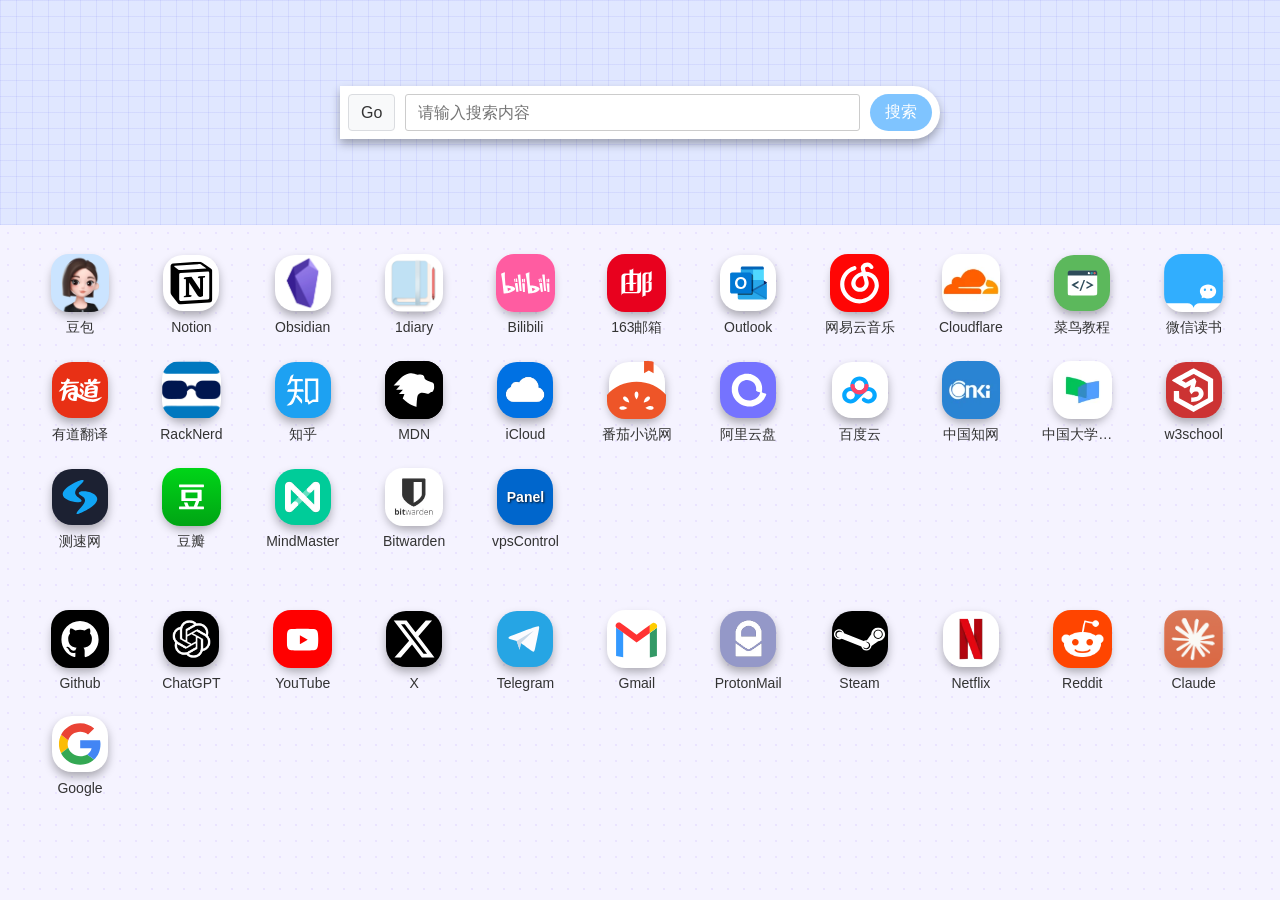
==== index.html @ ad3b25e3 "nav-更新" ====
<!DOCTYPE html>
<html lang="zh-CN">
<head>
  <meta charset="UTF-8">
  <meta name="viewport" content="width=device-width, initial-scale=1.0">
  <title>导航</title>
  <!-- 引入外部CSS样式文件 -->
  <link rel="stylesheet" href="style.css">
  <link rel="icon" href="favicon.ico" type="image/x-icon">
</head>
<body>
  <!-- 导航页核心结构 -->
  <div class="container">
    <div class="top-section">
      <div class="search-bar">
        <button id="googleButton" class="google-button">Go</button>
        <input type="text" id="searchInput" placeholder="请输入搜索内容" autocomplete="off">
        <button id="baidusearchButton" class="baidu-button">搜索</button>
      </div>
    </div>
    <div class="bottom-section">
      <div id="icon-container"></div>
    </div>
  </div>

  <!-- 新增/编辑图标弹窗 -->
  <div class="modal" id="iconModal">
    <div class="modal-content">
      <h3 id="modalTitle" class="modal-title">添加上栏图标</h3>
      <label>网站地址（URL）：<span style="color:red;">*</span></label>
      <input type="text" id="urlInput" placeholder="输入网站地址，自动补http/https前缀">
      <label>网站名称：<span style="color:red;">*</span></label>
      <input type="text" id="nameInput" placeholder="输入网站名称（如：百度）">
      <label>图标背景色：<span style="color:red;">*</span></label>
      <div class="color-select-wrap">
        <div class="color-presets" id="colorPresets"></div>
        <input type="color" id="colorPicker" class="color-picker" value="#4cafef">
      </div>
      <label>图标所在类别：<span style="color:red;">*</span></label>
      <div class="category-select-wrap">
        <div class="category-presets" id="categoryPresets"></div>
      </div>
      <label>图标替代文字（alt）：</label>
      <input type="text" id="altInput" placeholder="输入图标说明文字">
      <label>图标地址：</label>
      <input type="text" id="iconInput" placeholder="可输入图标的网址URL" value="">
      <div class="path-tip">支持直接输入完整的图标URL地址，用于预览效果</div>

      <label>或拖拽上传图标文件：</label>
      <div class="drag-upload-area" id="dragUploadArea">
        <div id="uploadPreview" class="upload-preview">
          <!-- 预览容器：水平排布两个预览 -->
          <div class="preview-container" style="display: flex; align-items: center; justify-content: center; gap: 20px;">
            <!-- 左侧预览：背景颜色加文字的预览（正常图片回落的样子） -->
            <div class="upload-preview-item" id="textPreviewItem">
              <div class="preview-label">文字预览：</div>
              <div class="upload-preview-icon-container">
                <div class="icon upload-preview-icon" id="textPreviewIcon" style="margin: 0;">
                  <span id="textPreview" style="color: white; font-size: 14px; font-weight: bold;"></span>
                </div>
              </div>
            </div>
            
            <!-- 右侧预览：图片加背景颜色的形式，可上传 -->
            <div class="upload-preview-item" id="imagePreviewItem">
              <div class="preview-label">图片预览：</div>
              <div class="upload-preview-icon-container" id="imagePreviewContainer" style="cursor: pointer;">
                <div class="icon upload-preview-icon" id="previewIcon" style="margin: 0;">
                  <!-- 初始状态显示占位样式 -->
                  <div id="imagePreviewPlaceholder" class="upload-icon-placeholder">
                    <span>+</span>
                  </div>
                  <img id="previewImg" src="" alt="预览" style="display: none;">
                </div>
              </div>
            </div>
          </div>
        </div>

        <input type="file" id="fileUploadInput" accept="image/*,.ico" style="display: none;">
      </div>

      <div class="modal-buttons">
        <button class="btn-close" onclick="closeModal()">关闭</button>
        <button class="btn-save" id="modalSubmitBtn" onclick="submitIcon()">保存（即时生效）</button>
      </div>
    </div>
  </div>

  <!-- 删除确认弹窗 -->
  <div class="modal" id="deleteModal">
    <div class="modal-content" style="max-width: 300px; text-align: center;">
      <h3 class="modal-title">确认删除该图标吗？</h3>
      <p>删除后无法恢复哦～</p>
      <div class="modal-buttons">
        <button class="btn-close" onclick="closeModal()">取消</button>
        <button class="btn-delete" id="confirmDelBtn">确认删除</button>
      </div>
    </div>
  </div>

  <!-- 提示框 + 导入文件隐藏输入框 -->
  <div class="toast" id="toast"></div>
  <input type="file" id="fileInput" accept=".json" style="display:none" onchange="handleFileImport(event)">
  
  
  
  <!-- 自定义密码输入模态框 -->
  <div id="passwordModal" class="password-modal">
    <div class="password-modal-content">
      <h3>请输入上传密码</h3>
      <input type="password" id="passwordInput" placeholder="请输入密码" class="password-input">
      <div class="password-modal-buttons">
        <button id="passwordSubmit" class="password-button submit">确定</button>
        <button id="passwordCancel" class="password-button cancel">取消</button>
      </div>
    </div>
  </div>
  

  <!-- 引入外部JS逻辑文件 + Sortable拖拽插件 -->
  <script src="Sortable.min.js"></script>
  <script src="app-bundle.js"></script>
</body>
</html>
---- style.css ----
/* 全局重置样式 */
* {
  margin: 0;
  padding: 0;
  box-sizing: border-box;
  -webkit-user-select: none;
  -moz-user-select: none;
  -ms-user-select: none;
  user-select: none;


  /* 新增：禁用移动端长按菜单 */
  -webkit-touch-callout: none;

}
html, body {
  height: 100%;
  font-family: 'Segoe UI', 'Microsoft YaHei', sans-serif;
}

/* 页面核心容器 */
.container {
  height: 100%;
  display: flex;
  flex-direction: column;
}

/* 顶部搜索栏 - 网格图案背景 */
.top-section {
  background-color: #e0e7ff;
  background-image: 
    linear-gradient(rgba(99, 102, 241, 0.1) 1px, transparent 1px),
    linear-gradient(90deg, rgba(99, 102, 241, 0.1) 1px, transparent 1px);
  background-size: 16px 16px;
  height: 25vh;
  min-height: 180px;
  display: flex;
  justify-content: center;
  align-items: center;
}
.search-bar {
  display: flex;
  gap: 10px;
  background: white;
  padding: 8px;
  border-radius: 0px 50px 50px 0px;
  box-shadow: 0 5px 10px rgba(0, 0, 0, 0.3);
  width: 90%;
  max-width: 600px;
  transition: transform 0.6s, box-shadow 0.6s;
}
.search-bar:hover {
  transform: scale(1.01);
  box-shadow: 0 10px 20px rgba(0, 0, 0, 0.4);
}
.google-button {
  background-color: #f8f9fa;
  color: #333;
  border: 1px solid #dadce0;
  padding: 5px 12px;
  border-radius: 4px;
  font-size: 16px;
  cursor: pointer;
}
.google-button:hover {
  background-color: #f1f3f4;
}
input[type="text"] {
  padding: 8px 12px;
  border: 1px solid #ccc;
  border-radius: 3px;
  flex: 1;
  font-size: 16px;
  -webkit-user-select: auto;
  -moz-user-select: auto;
  -ms-user-select: auto;
  user-select: auto;
}
input:focus {
  outline: none;
  border-color: #7fc4ff;
  box-shadow: 0 0 0 2px rgba(127, 196, 255, 0.2);
}
.baidu-button {
  background: #7fc4ff;
  color: white;
  border: none;
  padding: 8px 15px;
  border-radius: 25px;
  cursor: pointer;
  font-size: 16px;
}
.baidu-button:hover {
  background: #6bbfff;
}

/* 底部图标展示区 - 波点图案背景 */
.bottom-section {
  background-color: #f5f3ff;
  background-image: radial-gradient(circle, rgba(139, 92, 246, 0.1) 1px, transparent 1px);
  background-size: 16px 16px;
  padding-top: 30px;
  flex: 1;
  overflow-y: auto;
  display: flex;
  justify-content: center;
  align-items: flex-start;
  /* 隐藏WebKit内核浏览器（Chrome、Safari等）滚动条 */
  -ms-overflow-style: none;
  scrollbar-width: none;
}
/* 隐藏Chrome/Safari等浏览器的滚动条 */
.bottom-section::-webkit-scrollbar {
  display: none;
}
#icon-container {  
  width: 100%;
  max-width: 1200px;
  margin: 0 30px 30px;
}
.category-column {
  width: 100%;
  margin-bottom: 60px;
  display: flex;
  flex-direction: column;
}
.category-column:last-child {
  margin-bottom: 0;
}
.icon-wrap {
  display: grid;
  grid-template-columns: repeat(auto-fill, minmax(80px, 1fr));
  gap: 25px;
  width: 100%;
}
.icon-item {
  display: flex;
  flex-direction: column;
  align-items: center;
  cursor: grab;
  width: 80px;
  gap: 8px;
}
.icon-item:active {
  cursor: grabbing;
}
/* 图标样式 */
.icon {
  width: 56px;
  height: 56px;
  display: flex;
  align-items: center;
  justify-content: center;
  border-radius: 20px;
  box-shadow: 0 5px 10px rgba(0, 0, 0, 0.3); /* 修改为与test.html一致 */
  background-color: #fff; /* 添加白色背景 */
  transition: transform 0.3s, box-shadow 0.3s;
  touch-action: none; /* 新增：给图标容器再加一层保障 */
}

/* 上传预览样式 */
.upload-preview {
  display: flex;
  align-items: center;
  justify-content: center;
  position: relative;
  height: 120px; /* 添加固定高度 */
}
.icon:hover {
  transform: scale(1.1);
  box-shadow: 0 8px 16px rgba(0, 0, 0, 0.8);
}
.icon.waiting {
  animation: pulse 1s infinite;
}
@keyframes pulse {
  0% { transform: scale(1); }
  50% { transform: scale(1.05); }
  100% { transform: scale(1); }
}
.icon img {
  width: 105%;
  height: 105%;
  object-fit: fill;
  border-radius: 18px;

  /* 新增：让图片不接收点击事件，拖拽交给父容器 */
  pointer-events: none;

}
.icon-name {
  font-size: 14px;
  color: #333;
  text-align: center;
  white-space: nowrap;
  overflow: hidden;
  text-overflow: ellipsis;
  width: 100%;
}

/* 拖拽相关样式 */
.icon-item.ghost {
  opacity: 0.6;
  background: rgba(127, 196, 255, 0.3);
  border-radius: 10px;
  pointer-events: none;
}
.icon-item.dragging {
  opacity: 0.7;
  z-index: 999;
}

/* 弹窗通用样式 */
.modal {
  display: none;
  position: fixed;
  top: 0;
  left: 0;
  width: 100%;
  height: 100%;
  background: rgba(0,0,0,0.5);
  z-index: 999;
  justify-content: center;
  align-items: center;
}
.modal-content {
  background: white;
  padding: 25px 30px;
  border-radius: 12px;
  width: 90%;
  max-width: 420px;
  max-height: 80vh; /* 限制最大高度为视口的80% */
  overflow-y: auto; /* 添加垂直滚动条 */
  box-shadow: 0 5px 25px rgba(0,0,0,0.3);
}
.modal-title {
  font-size: 20px;
  font-weight: 600;
  color: #2f5496;
  margin-bottom: 20px;
  text-align: center;
}
.modal label {
  display: block;
  margin-top: 15px;
  font-size: 14px;
  color: #333;
  margin-bottom: 6px;
}
.modal input,
.modal select {
  width: 100%;
  padding: 10px 12px;
  border: 1px solid #ddd;
  border-radius: 6px;
  box-sizing: border-box;
  font-size: 15px;
  transition: border 0.2s;
}
.modal input:focus,
.modal select:focus {
  border-color: #7fc4ff;
  box-shadow: 0 0 0 2px rgba(127, 196, 255, 0.2);
}
.category-select-wrap {
  width: 100%;
  display: flex;
  flex-direction: column;
  gap: 8px;
}
.category-presets {
  display: flex;
  justify-content: space-between;
  align-items: center;
  gap: 4px;
  width: 100%;
}
.category-preset-item {
  width: 26px;
  height: 26px;
  border-radius: 4px;
  cursor: pointer;
  border: 2px solid transparent;
  display: flex;
  align-items: center;
  justify-content: center;
  font-size: 12px;
  font-weight: 600;
  background-color: #f0f0f0;
  transition: all 0.2s;
  flex-shrink: 0;
}
.category-preset-item:hover, .category-preset-item.active {
  border-color: #333;
  background-color: #e0e0e0;
}
.category-preset-item.empty {
  background-color: #f9f9f9;
  color: #999;
  cursor: not-allowed;
}
.category-preset-item.add-new {
  background-color: #e3f2fd;
  color: #1976d2;
  font-weight: bold;
}
.category-preset-item.add-new:hover {
  background-color: #bbdefb;
  border-color: #1976d2;
}
.category-input {
  width: 100%;
  padding: 10px 12px;
  border: 1px solid #ddd;
  border-radius: 6px;
  box-sizing: border-box;
  font-size: 15px;
  transition: border 0.2s;
}

/* 颜色选择器样式 */
.color-select-wrap {
  width: 100%;
  display: flex;
  flex-direction: column;
  gap: 8px;
}
.color-picker {
  width: 100%;
  height: 40px;
  border: 1px solid #ddd;
  border-radius: 6px;
  cursor: pointer;
  padding: 2px;
  background: transparent;
}
.color-presets {
  display: flex;
  justify-content: space-between;
  align-items: center;
  gap: 4px;
  width: 100%;
}
.color-preset-item {
  width: 26px;
  height: 26px;
  border-radius: 4px;
  cursor: pointer;
  border: 2px solid transparent;
  transition: border 0.2s;
  flex-shrink: 0;
}
.color-preset-item:hover, .color-preset-item.active {
  border-color: #333;
}
.path-tip {
  font-size: 12px;
  color: #666;
  margin-top: 4px;
  margin-left: 2px;
}

/* 弹窗按钮样式 */
.modal-buttons {
  margin-top: 25px;
  display: flex;
  gap: 10px;
  justify-content: flex-end;
}
.modal button {
  padding: 10px 18px;
  border: none;
  border-radius: 6px;
  cursor: pointer;
  font-size: 15px;
}
.btn-save { background: #007bff; color: white; }
.btn-save:hover { background: #0069d9; }
.btn-close { background: #6c757d; color: white; }
.btn-close:hover { background: #5a6268; }
.btn-delete { background: #dc3545; color: white; }
.btn-delete:hover { background: #c82333; }

/* 右键菜单样式 */
.right-click-menu {
  display: none;
  position: fixed;
  background: #fff;
  border-radius: 6px;
  box-shadow: 0 2px 10px rgba(0,0,0,0.2);
  min-width: 120px;
  max-width: 300px;
  width: auto;
  z-index: 998;
  padding: 5px 0;
}
.right-click-menu.show { display: block; }
.right-click-menu li {
  list-style: none;
  padding: 8px 16px;
  cursor: pointer;
  font-size: 14px;
  white-space: nowrap;
  overflow: hidden;
  text-overflow: ellipsis;
}
.right-click-menu li:hover { background: #f1f3f4; }

/* 提示框样式 */
.toast {
  position: fixed;
  bottom: 30px;
  left: 50%;
  transform: translateX(-50%);
  padding: 12px 24px;
  border-radius: 8px;
  color: white;
  font-size: 14px;
  z-index: 9999;
  opacity: 0;
  transition: opacity 0.3s ease, transform 0.3s ease;
  transform: translateX(-50%) translateY(20px);
}
.toast.success { background: #28a745; }
.toast.error { background: #dc3545; }
.toast.info { background: #17a2b8; }
.toast.show { 
  opacity: 1;
  transform: translateX(-50%) translateY(0);
}

/* 隐藏导入文件输入框 */
#fileInput {
  display: none;
}

/* 密码模态框样式 */
.password-modal {
  display: none;
  position: fixed;
  top: 0;
  left: 0;
  width: 100%;
  height: 100%;
  background: rgba(0, 0, 0, 0.5);
  z-index: 9999;
  justify-content: center;
  align-items: center;
}

.password-modal.show {
  display: flex;
}

.password-modal-content {
  background: white;
  border-radius: 8px;
  padding: 24px;
  width: 90%;
  max-width: 400px;
  box-shadow: 0 4px 12px rgba(0, 0, 0, 0.15);
}

.password-modal-content h3 {
  margin: 0 0 16px 0;
  font-size: 18px;
  font-weight: 600;
  color: #333;
}

.password-input {
  width: 100%;
  padding: 12px;
  margin-bottom: 16px;
  border: 1px solid #d9d9d9;
  border-radius: 4px;
  font-size: 16px;
  box-sizing: border-box;
}

.password-input:focus {
  outline: none;
  border-color: #4cafef;
  box-shadow: 0 0 0 2px rgba(76, 175, 239, 0.2);
}

.password-modal-buttons {
  display: flex;
  justify-content: flex-end;
  gap: 12px;
}

.password-button {
  padding: 8px 16px;
  border: none;
  border-radius: 4px;
  font-size: 14px;
  cursor: pointer;
  transition: all 0.3s ease;
}

.password-button.submit {
  background: #4cafef;
  color: white;
}

.password-button.submit:hover {
  background: #3599d6;
}

.password-button.cancel {
  background: #f0f0f0;
  color: #333;
}

.password-button.cancel:hover {
  background: #e0e0e0;
}

/* 抖动动画 - 模拟苹果手机图标抖动效果 */
@keyframes shake {
  0%, 100% { transform: rotate(0deg) scale(1); }
  25% { transform: rotate(-12deg) scale(1.1); }
  75% { transform: rotate(12deg) scale(1.1); }
}

/* 抖动状态类 */
.icon-item.shaking .icon {
  animation: shake 0.2s infinite ease-in-out;
}

/* 拖拽上传区域样式 */
.drag-upload-area {
  border: 2px dashed #ccc;
  border-radius: 8px;
  height: 120px; /* 固定高度 */
  display: flex;
  align-items: center;
  justify-content: center;
  background: #f9f9f9;
  transition: all 0.3s ease;
  cursor: pointer;
  margin: 10px 0;
  position: relative;
}

.drag-upload-area:hover,
.drag-upload-area.drag-over {
  border-color: #007bff;
  background: #f0f8ff;
}

.upload-placeholder {
  display: flex;
  flex-direction: column;
  align-items: center;
  gap: 4px; /* 减小间距 */
  position: absolute;
  top: 50%;
  left: 50%;
  transform: translate(-50%, -50%);
  text-align: center;
  padding: 0 10px;
  max-width: 90%;
}

.upload-icon {
  font-size: 24px; /* 减小图标大小 */
  opacity: 0.6;
}

.upload-text {
  font-size: 12px;
  color: #666;
  font-weight: 500;
  line-height: 1.4;
  white-space: nowrap;
  overflow: hidden;
  text-overflow: ellipsis;
  max-width: 200px;
}

/* 上传提示文字样式 */
.upload-hint {
  font-size: 10px; /* 减小字体大小 */
  color: #999;
  line-height: 1.3;
  white-space: nowrap;
  overflow: hidden;
  text-overflow: ellipsis;
  max-width: 180px;
}

/* 上传预览样式 */
.upload-preview {
  display: flex;
  align-items: center;
  justify-content: center;
  position: relative;
}

/* 预览图标容器样式 - 不缩放，作为删除按钮的定位基准 */
.upload-preview-icon-container {
  position: relative;
  cursor: pointer;
}

/* 预览图标样式 - 只缩放图标本身，悬停效果与普通图标一致 */
.upload-preview-icon {
  display: flex;
  align-items: center;
  justify-content: center;
}

/* 悬停效果与普通图标完全一致 */
.upload-preview-icon-container:hover .upload-preview-icon {
  transform: scale(1.1); /* 与普通图标一致 */
  box-shadow: 0 8px 16px rgba(0, 0, 0, 0.8); /* 与普通图标一致 */
}

/* 删除按钮样式 - 相对于不缩放的容器定位 */
.delete-preview-btn {
  position: absolute;
  top: -8px;
  right: -8px;
  width: 24px;
  height: 24px;
  border-radius: 50%;
  background-color: #ff3838;
  color: white;
  border: none;
  font-size: 20px;
  font-weight: bold;
  cursor: pointer;
  display: flex;
  align-items: center;
  justify-content: center;
  box-shadow: 0 2px 5px rgba(0, 0, 0, 0.3);
  transition: all 0.2s;
  z-index: 10;
  line-height: 1;
  padding: 0;
  text-align: center;
  /* 精确控制字符位置 */
  transform: translateZ(0);
  /* 确保删除按钮始终显示在最上层 */
  z-index: 100;
}

.delete-preview-btn:hover {
  background-color: #ff0000;
  transform: scale(1.1) translateZ(0);
  /* 增强悬停效果 */
  box-shadow: 0 3px 8px rgba(0, 0, 0, 0.5);
}

/* 预览标签样式 */
.preview-label {
  font-size: 12px;
  color: #666;
  margin-bottom: 4px;
  text-align: center;
}

/* 预览项样式 */
.upload-preview-item {
  display: flex;
  flex-direction: column;
  align-items: center;
  gap: 4px;
  position: relative;
  padding: 10px;
  border-radius: 8px;
  transition: all 0.3s ease;
}

/* 选中状态样式 */
.upload-preview-item.selected {
  outline: 2px solid #007bff;
  outline-offset: 2px;
  background-color: #e3f2fd;
  box-shadow: 0 0 0 3px rgba(0, 123, 255, 0.25);
}

/* 点击预览项切换选中状态 */
.upload-preview-item:hover {
  background-color: #f5f5f5;
  cursor: pointer;
}

/* 上传图标占位样式 */
.upload-icon-placeholder {
  width: 100%;
  height: 100%;
  display: flex;
  align-items: center;
  justify-content: center;
  background: #f9f9f9;
  border: 2px dashed #ccc;
  border-radius: 16px;
  cursor: pointer;
  transition: all 0.3s ease;
}

.upload-icon-placeholder span {
  font-size: 24px;
  color: #999;
  font-weight: bold;
}

.upload-icon-placeholder:hover {
  border-color: #007bff;
  background: #f0f8ff;
  color: #007bff;
}

/* 预览图片样式 */
#previewImg {
  width: 100%;
  height: 100%;
  object-fit: fill;
  border-radius: 16px;
}

/* 删除垃圾桶相关样式 */
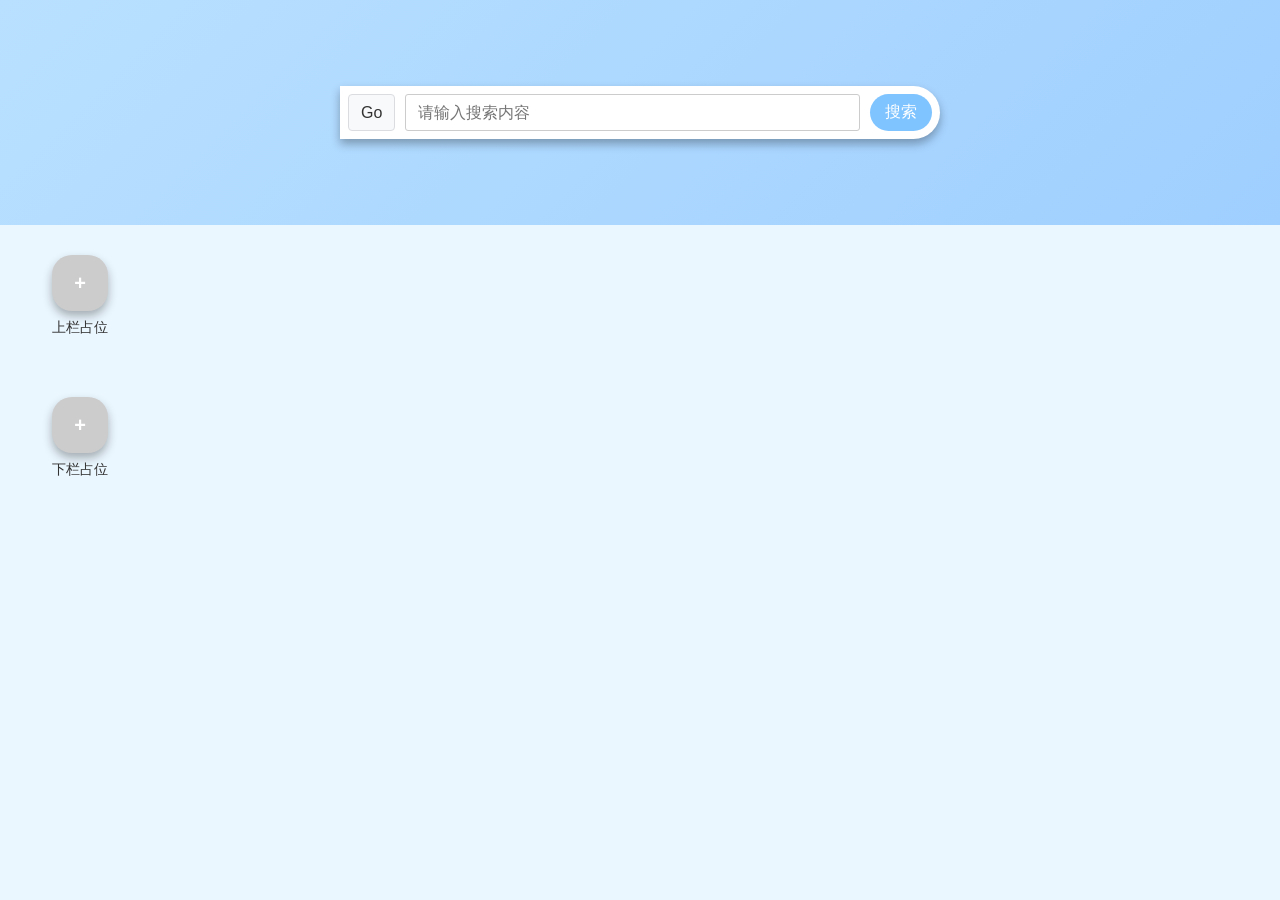
==== commit 5dda72e6: "2.1" ====
--- a/index.html
+++ b/index.html
@@ -31,17 +31,13 @@
       <input type="text" id="urlInput" placeholder="输入网站地址，自动补http/https前缀">
       <label>网站名称：<span style="color:red;">*</span></label>
       <input type="text" id="nameInput" placeholder="输入网站名称（如：百度）">
+      <label>图标替代文字（alt）：<span style="color:red;">*</span></label>
+      <input type="text" id="altInput" placeholder="输入图标说明文字">
       <label>图标背景色：<span style="color:red;">*</span></label>
       <div class="color-select-wrap">
         <div class="color-presets" id="colorPresets"></div>
         <input type="color" id="colorPicker" class="color-picker" value="#4cafef">
       </div>
-      <label>图标所在类别：<span style="color:red;">*</span></label>
-      <div class="category-select-wrap">
-        <div class="category-presets" id="categoryPresets"></div>
-      </div>
-      <label>图标替代文字（alt）：</label>
-      <input type="text" id="altInput" placeholder="输入图标说明文字">
       <label>图标地址：</label>
       <input type="text" id="iconInput" placeholder="可输入图标的网址URL" value="">
       <div class="path-tip">支持直接输入完整的图标URL地址，用于预览效果</div>
@@ -103,20 +99,6 @@
   <div class="toast" id="toast"></div>
   <input type="file" id="fileInput" accept=".json" style="display:none" onchange="handleFileImport(event)">
   
-  
-  
-  <!-- 自定义密码输入模态框 -->
-  <div id="passwordModal" class="password-modal">
-    <div class="password-modal-content">
-      <h3>请输入上传密码</h3>
-      <input type="password" id="passwordInput" placeholder="请输入密码" class="password-input">
-      <div class="password-modal-buttons">
-        <button id="passwordSubmit" class="password-button submit">确定</button>
-        <button id="passwordCancel" class="password-button cancel">取消</button>
-      </div>
-    </div>
-  </div>
-  
 
   <!-- 引入外部JS逻辑文件 + Sortable拖拽插件 -->
   <script src="Sortable.min.js"></script>
--- a/style.css
+++ b/style.css
@@ -25,13 +25,9 @@
   flex-direction: column;
 }
 
-/* 顶部搜索栏 - 网格图案背景 */
+/* 顶部搜索栏 */
 .top-section {
-  background-color: #e0e7ff;
-  background-image: 
-    linear-gradient(rgba(99, 102, 241, 0.1) 1px, transparent 1px),
-    linear-gradient(90deg, rgba(99, 102, 241, 0.1) 1px, transparent 1px);
-  background-size: 16px 16px;
+  background: linear-gradient(135deg, #b9e0ff 0%, #9fcfff 100%);
   height: 25vh;
   min-height: 180px;
   display: flex;
@@ -94,11 +90,9 @@
   background: #6bbfff;
 }
 
-/* 底部图标展示区 - 波点图案背景 */
+/* 底部图标展示区 */
 .bottom-section {
-  background-color: #f5f3ff;
-  background-image: radial-gradient(circle, rgba(139, 92, 246, 0.1) 1px, transparent 1px);
-  background-size: 16px 16px;
+  background-color: #ebf7ff;
   padding-top: 30px;
   flex: 1;
   overflow-y: auto;
@@ -247,8 +241,7 @@
   color: #333;
   margin-bottom: 6px;
 }
-.modal input,
-.modal select {
+.modal input {
   width: 100%;
   padding: 10px 12px;
   border: 1px solid #ddd;
@@ -257,65 +250,9 @@
   font-size: 15px;
   transition: border 0.2s;
 }
-.modal input:focus,
-.modal select:focus {
+.modal input:focus {
   border-color: #7fc4ff;
   box-shadow: 0 0 0 2px rgba(127, 196, 255, 0.2);
-}
-.category-select-wrap {
-  width: 100%;
-  display: flex;
-  flex-direction: column;
-  gap: 8px;
-}
-.category-presets {
-  display: flex;
-  justify-content: space-between;
-  align-items: center;
-  gap: 4px;
-  width: 100%;
-}
-.category-preset-item {
-  width: 26px;
-  height: 26px;
-  border-radius: 4px;
-  cursor: pointer;
-  border: 2px solid transparent;
-  display: flex;
-  align-items: center;
-  justify-content: center;
-  font-size: 12px;
-  font-weight: 600;
-  background-color: #f0f0f0;
-  transition: all 0.2s;
-  flex-shrink: 0;
-}
-.category-preset-item:hover, .category-preset-item.active {
-  border-color: #333;
-  background-color: #e0e0e0;
-}
-.category-preset-item.empty {
-  background-color: #f9f9f9;
-  color: #999;
-  cursor: not-allowed;
-}
-.category-preset-item.add-new {
-  background-color: #e3f2fd;
-  color: #1976d2;
-  font-weight: bold;
-}
-.category-preset-item.add-new:hover {
-  background-color: #bbdefb;
-  border-color: #1976d2;
-}
-.category-input {
-  width: 100%;
-  padding: 10px 12px;
-  border: 1px solid #ddd;
-  border-radius: 6px;
-  box-sizing: border-box;
-  font-size: 15px;
-  transition: border 0.2s;
 }
 
 /* 颜色选择器样式 */
@@ -430,92 +367,7 @@
 }
 
 /* 隐藏导入文件输入框 */
-#fileInput {
-  display: none;
-}
-
-/* 密码模态框样式 */
-.password-modal {
-  display: none;
-  position: fixed;
-  top: 0;
-  left: 0;
-  width: 100%;
-  height: 100%;
-  background: rgba(0, 0, 0, 0.5);
-  z-index: 9999;
-  justify-content: center;
-  align-items: center;
-}
-
-.password-modal.show {
-  display: flex;
-}
-
-.password-modal-content {
-  background: white;
-  border-radius: 8px;
-  padding: 24px;
-  width: 90%;
-  max-width: 400px;
-  box-shadow: 0 4px 12px rgba(0, 0, 0, 0.15);
-}
-
-.password-modal-content h3 {
-  margin: 0 0 16px 0;
-  font-size: 18px;
-  font-weight: 600;
-  color: #333;
-}
-
-.password-input {
-  width: 100%;
-  padding: 12px;
-  margin-bottom: 16px;
-  border: 1px solid #d9d9d9;
-  border-radius: 4px;
-  font-size: 16px;
-  box-sizing: border-box;
-}
-
-.password-input:focus {
-  outline: none;
-  border-color: #4cafef;
-  box-shadow: 0 0 0 2px rgba(76, 175, 239, 0.2);
-}
-
-.password-modal-buttons {
-  display: flex;
-  justify-content: flex-end;
-  gap: 12px;
-}
-
-.password-button {
-  padding: 8px 16px;
-  border: none;
-  border-radius: 4px;
-  font-size: 14px;
-  cursor: pointer;
-  transition: all 0.3s ease;
-}
-
-.password-button.submit {
-  background: #4cafef;
-  color: white;
-}
-
-.password-button.submit:hover {
-  background: #3599d6;
-}
-
-.password-button.cancel {
-  background: #f0f0f0;
-  color: #333;
-}
-
-.password-button.cancel:hover {
-  background: #e0e0e0;
-}
+#fileInput { display: none; }
 
 /* 抖动动画 - 模拟苹果手机图标抖动效果 */
 @keyframes shake {
@@ -722,4 +574,4 @@
   border-radius: 16px;
 }
 
-/* 删除垃圾桶相关样式 */
+/* 删除垃圾桶相关样式 */
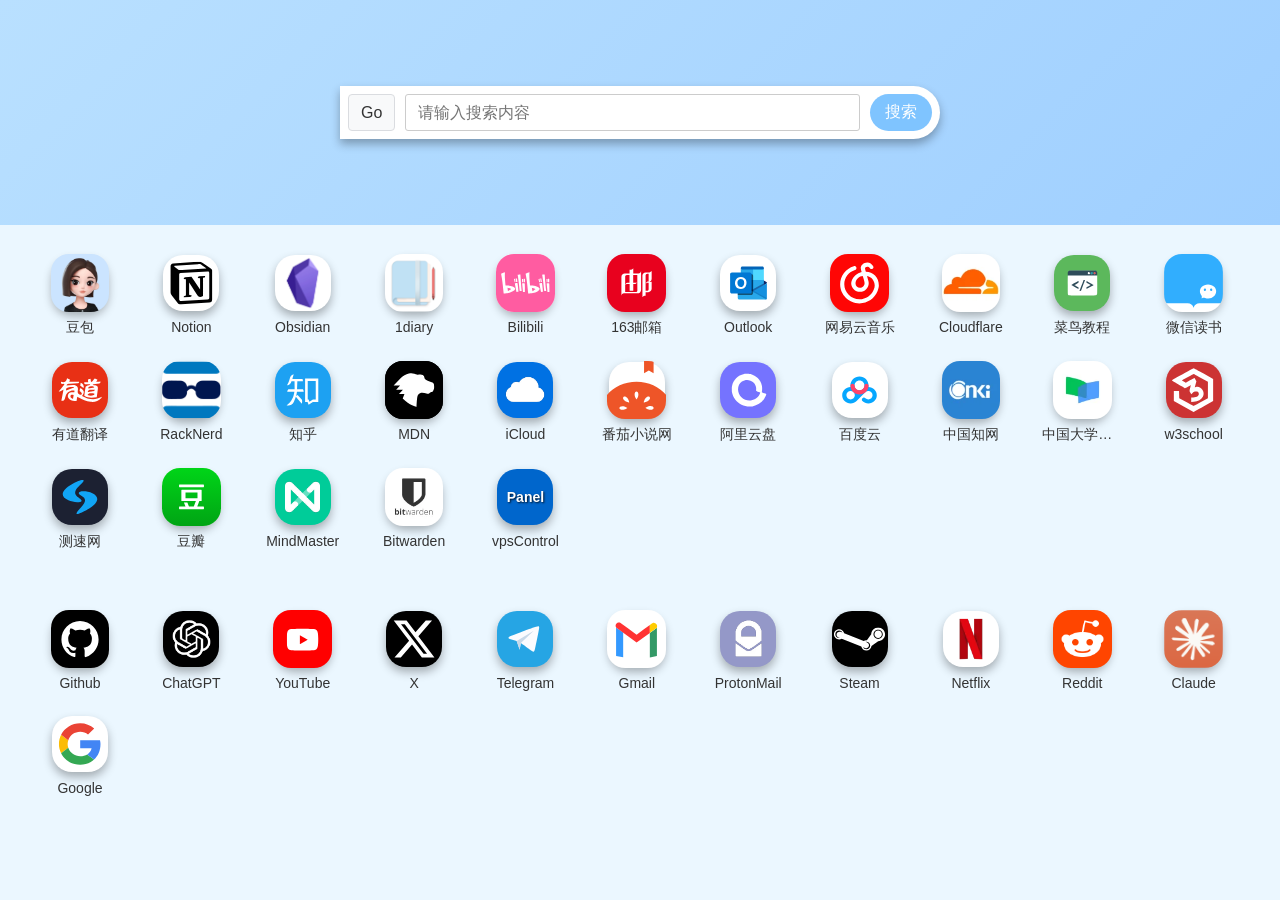
==== commit 2f602f8b: "2.6" ====
--- a/index.html
+++ b/index.html
@@ -95,9 +95,8 @@
     </div>
   </div>
 
-  <!-- 提示框 + 导入文件隐藏输入框 -->
+  <!-- 提示框 -->
   <div class="toast" id="toast"></div>
-  <input type="file" id="fileInput" accept=".json" style="display:none" onchange="handleFileImport(event)">
   
 
   <!-- 引入外部JS逻辑文件 + Sortable拖拽插件 -->
--- a/style.css
+++ b/style.css
@@ -1,577 +1,582 @@
-/* 全局重置样式 */
-* {
-  margin: 0;
-  padding: 0;
-  box-sizing: border-box;
-  -webkit-user-select: none;
-  -moz-user-select: none;
-  -ms-user-select: none;
-  user-select: none;
-
-
-  /* 新增：禁用移动端长按菜单 */
-  -webkit-touch-callout: none;
-
-}
-html, body {
-  height: 100%;
-  font-family: 'Segoe UI', 'Microsoft YaHei', sans-serif;
-}
-
-/* 页面核心容器 */
-.container {
-  height: 100%;
-  display: flex;
-  flex-direction: column;
-}
-
-/* 顶部搜索栏 */
-.top-section {
-  background: linear-gradient(135deg, #b9e0ff 0%, #9fcfff 100%);
-  height: 25vh;
-  min-height: 180px;
-  display: flex;
-  justify-content: center;
-  align-items: center;
-}
-.search-bar {
-  display: flex;
-  gap: 10px;
-  background: white;
-  padding: 8px;
-  border-radius: 0px 50px 50px 0px;
-  box-shadow: 0 5px 10px rgba(0, 0, 0, 0.3);
-  width: 90%;
-  max-width: 600px;
-  transition: transform 0.6s, box-shadow 0.6s;
-}
-.search-bar:hover {
-  transform: scale(1.01);
-  box-shadow: 0 10px 20px rgba(0, 0, 0, 0.4);
-}
-.google-button {
-  background-color: #f8f9fa;
-  color: #333;
-  border: 1px solid #dadce0;
-  padding: 5px 12px;
-  border-radius: 4px;
-  font-size: 16px;
-  cursor: pointer;
-}
-.google-button:hover {
-  background-color: #f1f3f4;
-}
-input[type="text"] {
-  padding: 8px 12px;
-  border: 1px solid #ccc;
-  border-radius: 3px;
-  flex: 1;
-  font-size: 16px;
-  -webkit-user-select: auto;
-  -moz-user-select: auto;
-  -ms-user-select: auto;
-  user-select: auto;
-}
-input:focus {
-  outline: none;
-  border-color: #7fc4ff;
-  box-shadow: 0 0 0 2px rgba(127, 196, 255, 0.2);
-}
-.baidu-button {
-  background: #7fc4ff;
-  color: white;
-  border: none;
-  padding: 8px 15px;
-  border-radius: 25px;
-  cursor: pointer;
-  font-size: 16px;
-}
-.baidu-button:hover {
-  background: #6bbfff;
-}
-
-/* 底部图标展示区 */
-.bottom-section {
-  background-color: #ebf7ff;
-  padding-top: 30px;
-  flex: 1;
-  overflow-y: auto;
-  display: flex;
-  justify-content: center;
-  align-items: flex-start;
-  /* 隐藏WebKit内核浏览器（Chrome、Safari等）滚动条 */
-  -ms-overflow-style: none;
-  scrollbar-width: none;
-}
-/* 隐藏Chrome/Safari等浏览器的滚动条 */
-.bottom-section::-webkit-scrollbar {
-  display: none;
-}
-#icon-container {  
-  width: 100%;
-  max-width: 1200px;
-  margin: 0 30px 30px;
-}
-.category-column {
-  width: 100%;
-  margin-bottom: 60px;
-  display: flex;
-  flex-direction: column;
-}
-.category-column:last-child {
-  margin-bottom: 0;
-}
-.icon-wrap {
-  display: grid;
-  grid-template-columns: repeat(auto-fill, minmax(80px, 1fr));
-  gap: 25px;
-  width: 100%;
-}
-.icon-item {
-  display: flex;
-  flex-direction: column;
-  align-items: center;
-  cursor: grab;
-  width: 80px;
-  gap: 8px;
-}
-.icon-item:active {
-  cursor: grabbing;
-}
-/* 图标样式 */
-.icon {
-  width: 56px;
-  height: 56px;
-  display: flex;
-  align-items: center;
-  justify-content: center;
-  border-radius: 20px;
-  box-shadow: 0 5px 10px rgba(0, 0, 0, 0.3); /* 修改为与test.html一致 */
-  background-color: #fff; /* 添加白色背景 */
-  transition: transform 0.3s, box-shadow 0.3s;
-  touch-action: none; /* 新增：给图标容器再加一层保障 */
-}
-
-/* 上传预览样式 */
-.upload-preview {
-  display: flex;
-  align-items: center;
-  justify-content: center;
-  position: relative;
-  height: 120px; /* 添加固定高度 */
-}
-.icon:hover {
-  transform: scale(1.1);
-  box-shadow: 0 8px 16px rgba(0, 0, 0, 0.8);
-}
-.icon.waiting {
-  animation: pulse 1s infinite;
-}
-@keyframes pulse {
-  0% { transform: scale(1); }
-  50% { transform: scale(1.05); }
-  100% { transform: scale(1); }
-}
-.icon img {
-  width: 105%;
-  height: 105%;
-  object-fit: fill;
-  border-radius: 18px;
-
-  /* 新增：让图片不接收点击事件，拖拽交给父容器 */
-  pointer-events: none;
-
-}
-.icon-name {
-  font-size: 14px;
-  color: #333;
-  text-align: center;
-  white-space: nowrap;
-  overflow: hidden;
-  text-overflow: ellipsis;
-  width: 100%;
-}
-
-/* 拖拽相关样式 */
-.icon-item.ghost {
-  opacity: 0.6;
-  background: rgba(127, 196, 255, 0.3);
-  border-radius: 10px;
-  pointer-events: none;
-}
-.icon-item.dragging {
-  opacity: 0.7;
-  z-index: 999;
-}
-
-/* 弹窗通用样式 */
-.modal {
-  display: none;
-  position: fixed;
-  top: 0;
-  left: 0;
-  width: 100%;
-  height: 100%;
-  background: rgba(0,0,0,0.5);
-  z-index: 999;
-  justify-content: center;
-  align-items: center;
-}
-.modal-content {
-  background: white;
-  padding: 25px 30px;
-  border-radius: 12px;
-  width: 90%;
-  max-width: 420px;
-  max-height: 80vh; /* 限制最大高度为视口的80% */
-  overflow-y: auto; /* 添加垂直滚动条 */
-  box-shadow: 0 5px 25px rgba(0,0,0,0.3);
-}
-.modal-title {
-  font-size: 20px;
-  font-weight: 600;
-  color: #2f5496;
-  margin-bottom: 20px;
-  text-align: center;
-}
-.modal label {
-  display: block;
-  margin-top: 15px;
-  font-size: 14px;
-  color: #333;
-  margin-bottom: 6px;
-}
-.modal input {
-  width: 100%;
-  padding: 10px 12px;
-  border: 1px solid #ddd;
-  border-radius: 6px;
-  box-sizing: border-box;
-  font-size: 15px;
-  transition: border 0.2s;
-}
-.modal input:focus {
-  border-color: #7fc4ff;
-  box-shadow: 0 0 0 2px rgba(127, 196, 255, 0.2);
-}
-
-/* 颜色选择器样式 */
-.color-select-wrap {
-  width: 100%;
-  display: flex;
-  flex-direction: column;
-  gap: 8px;
-}
-.color-picker {
-  width: 100%;
-  height: 40px;
-  border: 1px solid #ddd;
-  border-radius: 6px;
-  cursor: pointer;
-  padding: 2px;
-  background: transparent;
-}
-.color-presets {
-  display: flex;
-  justify-content: space-between;
-  align-items: center;
-  gap: 4px;
-  width: 100%;
-}
-.color-preset-item {
-  width: 26px;
-  height: 26px;
-  border-radius: 4px;
-  cursor: pointer;
-  border: 2px solid transparent;
-  transition: border 0.2s;
-  flex-shrink: 0;
-}
-.color-preset-item:hover, .color-preset-item.active {
-  border-color: #333;
-}
-.path-tip {
-  font-size: 12px;
-  color: #666;
-  margin-top: 4px;
-  margin-left: 2px;
-}
-
-/* 弹窗按钮样式 */
-.modal-buttons {
-  margin-top: 25px;
-  display: flex;
-  gap: 10px;
-  justify-content: flex-end;
-}
-.modal button {
-  padding: 10px 18px;
-  border: none;
-  border-radius: 6px;
-  cursor: pointer;
-  font-size: 15px;
-}
-.btn-save { background: #007bff; color: white; }
-.btn-save:hover { background: #0069d9; }
-.btn-close { background: #6c757d; color: white; }
-.btn-close:hover { background: #5a6268; }
-.btn-delete { background: #dc3545; color: white; }
-.btn-delete:hover { background: #c82333; }
-
-/* 右键菜单样式 */
-.right-click-menu {
-  display: none;
-  position: fixed;
-  background: #fff;
-  border-radius: 6px;
-  box-shadow: 0 2px 10px rgba(0,0,0,0.2);
-  min-width: 120px;
-  max-width: 300px;
-  width: auto;
-  z-index: 998;
-  padding: 5px 0;
-}
-.right-click-menu.show { display: block; }
-.right-click-menu li {
-  list-style: none;
-  padding: 8px 16px;
-  cursor: pointer;
-  font-size: 14px;
-  white-space: nowrap;
-  overflow: hidden;
-  text-overflow: ellipsis;
-}
-.right-click-menu li:hover { background: #f1f3f4; }
-
-/* 提示框样式 */
-.toast {
-  position: fixed;
-  bottom: 30px;
-  left: 50%;
-  transform: translateX(-50%);
-  padding: 12px 24px;
-  border-radius: 8px;
-  color: white;
-  font-size: 14px;
-  z-index: 9999;
-  opacity: 0;
-  transition: opacity 0.3s ease, transform 0.3s ease;
-  transform: translateX(-50%) translateY(20px);
-}
-.toast.success { background: #28a745; }
-.toast.error { background: #dc3545; }
-.toast.info { background: #17a2b8; }
-.toast.show { 
-  opacity: 1;
-  transform: translateX(-50%) translateY(0);
-}
-
-/* 隐藏导入文件输入框 */
-#fileInput { display: none; }
-
-/* 抖动动画 - 模拟苹果手机图标抖动效果 */
-@keyframes shake {
-  0%, 100% { transform: rotate(0deg) scale(1); }
-  25% { transform: rotate(-12deg) scale(1.1); }
-  75% { transform: rotate(12deg) scale(1.1); }
-}
-
-/* 抖动状态类 */
-.icon-item.shaking .icon {
-  animation: shake 0.2s infinite ease-in-out;
-}
-
-/* 拖拽上传区域样式 */
-.drag-upload-area {
-  border: 2px dashed #ccc;
-  border-radius: 8px;
-  height: 120px; /* 固定高度 */
-  display: flex;
-  align-items: center;
-  justify-content: center;
-  background: #f9f9f9;
-  transition: all 0.3s ease;
-  cursor: pointer;
-  margin: 10px 0;
-  position: relative;
-}
-
-.drag-upload-area:hover,
-.drag-upload-area.drag-over {
-  border-color: #007bff;
-  background: #f0f8ff;
-}
-
-.upload-placeholder {
-  display: flex;
-  flex-direction: column;
-  align-items: center;
-  gap: 4px; /* 减小间距 */
-  position: absolute;
-  top: 50%;
-  left: 50%;
-  transform: translate(-50%, -50%);
-  text-align: center;
-  padding: 0 10px;
-  max-width: 90%;
-}
-
-.upload-icon {
-  font-size: 24px; /* 减小图标大小 */
-  opacity: 0.6;
-}
-
-.upload-text {
-  font-size: 12px;
-  color: #666;
-  font-weight: 500;
-  line-height: 1.4;
-  white-space: nowrap;
-  overflow: hidden;
-  text-overflow: ellipsis;
-  max-width: 200px;
-}
-
-/* 上传提示文字样式 */
-.upload-hint {
-  font-size: 10px; /* 减小字体大小 */
-  color: #999;
-  line-height: 1.3;
-  white-space: nowrap;
-  overflow: hidden;
-  text-overflow: ellipsis;
-  max-width: 180px;
-}
-
-/* 上传预览样式 */
-.upload-preview {
-  display: flex;
-  align-items: center;
-  justify-content: center;
-  position: relative;
-}
-
-/* 预览图标容器样式 - 不缩放，作为删除按钮的定位基准 */
-.upload-preview-icon-container {
-  position: relative;
-  cursor: pointer;
-}
-
-/* 预览图标样式 - 只缩放图标本身，悬停效果与普通图标一致 */
-.upload-preview-icon {
-  display: flex;
-  align-items: center;
-  justify-content: center;
-}
-
-/* 悬停效果与普通图标完全一致 */
-.upload-preview-icon-container:hover .upload-preview-icon {
-  transform: scale(1.1); /* 与普通图标一致 */
-  box-shadow: 0 8px 16px rgba(0, 0, 0, 0.8); /* 与普通图标一致 */
-}
-
-/* 删除按钮样式 - 相对于不缩放的容器定位 */
-.delete-preview-btn {
-  position: absolute;
-  top: -8px;
-  right: -8px;
-  width: 24px;
-  height: 24px;
-  border-radius: 50%;
-  background-color: #ff3838;
-  color: white;
-  border: none;
-  font-size: 20px;
-  font-weight: bold;
-  cursor: pointer;
-  display: flex;
-  align-items: center;
-  justify-content: center;
-  box-shadow: 0 2px 5px rgba(0, 0, 0, 0.3);
-  transition: all 0.2s;
-  z-index: 10;
-  line-height: 1;
-  padding: 0;
-  text-align: center;
-  /* 精确控制字符位置 */
-  transform: translateZ(0);
-  /* 确保删除按钮始终显示在最上层 */
-  z-index: 100;
-}
-
-.delete-preview-btn:hover {
-  background-color: #ff0000;
-  transform: scale(1.1) translateZ(0);
-  /* 增强悬停效果 */
-  box-shadow: 0 3px 8px rgba(0, 0, 0, 0.5);
-}
-
-/* 预览标签样式 */
-.preview-label {
-  font-size: 12px;
-  color: #666;
-  margin-bottom: 4px;
-  text-align: center;
-}
-
-/* 预览项样式 */
-.upload-preview-item {
-  display: flex;
-  flex-direction: column;
-  align-items: center;
-  gap: 4px;
-  position: relative;
-  padding: 10px;
-  border-radius: 8px;
-  transition: all 0.3s ease;
-}
-
-/* 选中状态样式 */
-.upload-preview-item.selected {
-  outline: 2px solid #007bff;
-  outline-offset: 2px;
-  background-color: #e3f2fd;
-  box-shadow: 0 0 0 3px rgba(0, 123, 255, 0.25);
-}
-
-/* 点击预览项切换选中状态 */
-.upload-preview-item:hover {
-  background-color: #f5f5f5;
-  cursor: pointer;
-}
-
-/* 上传图标占位样式 */
-.upload-icon-placeholder {
-  width: 100%;
-  height: 100%;
-  display: flex;
-  align-items: center;
-  justify-content: center;
-  background: #f9f9f9;
-  border: 2px dashed #ccc;
-  border-radius: 16px;
-  cursor: pointer;
-  transition: all 0.3s ease;
-}
-
-.upload-icon-placeholder span {
-  font-size: 24px;
-  color: #999;
-  font-weight: bold;
-}
-
-.upload-icon-placeholder:hover {
-  border-color: #007bff;
-  background: #f0f8ff;
-  color: #007bff;
-}
-
-/* 预览图片样式 */
-#previewImg {
-  width: 100%;
-  height: 100%;
-  object-fit: fill;
-  border-radius: 16px;
-}
-
+/* 全局重置样式 */
+* {
+  margin: 0;
+  padding: 0;
+  box-sizing: border-box;
+  -webkit-user-select: none;
+  -moz-user-select: none;
+  -ms-user-select: none;
+  user-select: none;
+
+
+  /* 新增：禁用移动端长按菜单 */
+  -webkit-touch-callout: none;
+
+}
+html, body {
+  height: 100%;
+  font-family: 'Segoe UI', 'Microsoft YaHei', sans-serif;
+}
+
+/* 页面核心容器 */
+.container {
+  height: 100%;
+  display: flex;
+  flex-direction: column;
+}
+
+/* 顶部搜索栏 */
+.top-section {
+  background: linear-gradient(135deg, #b9e0ff 0%, #9fcfff 100%);
+  height: 25vh;
+  min-height: 180px;
+  display: flex;
+  justify-content: center;
+  align-items: center;
+}
+.search-bar {
+  display: flex;
+  gap: 10px;
+  background: white;
+  padding: 8px;
+  border-radius: 0px 50px 50px 0px;
+  box-shadow: 0 5px 10px rgba(0, 0, 0, 0.3);
+  width: 90%;
+  max-width: 600px;
+  transition: transform 0.6s, box-shadow 0.6s;
+}
+.search-bar:hover {
+  transform: scale(1.01);
+  box-shadow: 0 10px 20px rgba(0, 0, 0, 0.4);
+}
+.google-button {
+  background-color: #f8f9fa;
+  color: #333;
+  border: 1px solid #dadce0;
+  padding: 5px 12px;
+  border-radius: 4px;
+  font-size: 16px;
+  cursor: pointer;
+}
+.google-button:hover {
+  background-color: #f1f3f4;
+}
+input[type="text"] {
+  padding: 8px 12px;
+  border: 1px solid #ccc;
+  border-radius: 3px;
+  flex: 1;
+  font-size: 16px;
+  -webkit-user-select: auto;
+  -moz-user-select: auto;
+  -ms-user-select: auto;
+  user-select: auto;
+}
+input:focus {
+  outline: none;
+  border-color: #7fc4ff;
+  box-shadow: 0 0 0 2px rgba(127, 196, 255, 0.2);
+}
+.baidu-button {
+  background: #7fc4ff;
+  color: white;
+  border: none;
+  padding: 8px 15px;
+  border-radius: 25px;
+  cursor: pointer;
+  font-size: 16px;
+}
+.baidu-button:hover {
+  background: #6bbfff;
+}
+
+/* 底部图标展示区 */
+.bottom-section {
+  background-color: #ebf7ff;
+  padding-top: 30px;
+  flex: 1;
+  overflow-y: auto;
+  display: flex;
+  justify-content: center;
+  align-items: flex-start;
+  /* 隐藏WebKit内核浏览器（Chrome、Safari等）滚动条 */
+  -ms-overflow-style: none;
+  scrollbar-width: none;
+}
+/* 隐藏Chrome/Safari等浏览器的滚动条 */
+.bottom-section::-webkit-scrollbar {
+  display: none;
+}
+#icon-container {  
+  width: 100%;
+  max-width: 1200px;
+  margin: 0 30px 30px;
+}
+.category-column {
+  width: 100%;
+  margin-bottom: 60px;
+  display: flex;
+  flex-direction: column;
+}
+.category-column:last-child {
+  margin-bottom: 0;
+}
+.icon-wrap {
+  display: grid;
+  grid-template-columns: repeat(auto-fill, minmax(80px, 1fr));
+  gap: 25px;
+  width: 100%;
+}
+.icon-item {
+  display: flex;
+  flex-direction: column;
+  align-items: center;
+  cursor: grab;
+  width: 80px;
+  gap: 8px;
+}
+.icon-item:active {
+  cursor: grabbing;
+}
+/* 图标样式 */
+.icon {
+  width: 56px;
+  height: 56px;
+  display: flex;
+  align-items: center;
+  justify-content: center;
+  border-radius: 20px;
+  box-shadow: 0 5px 10px rgba(0, 0, 0, 0.3); /* 修改为与test.html一致 */
+  background-color: #fff; /* 添加白色背景 */
+  transition: transform 0.3s, box-shadow 0.3s;
+  touch-action: none; /* 新增：给图标容器再加一层保障 */
+}
+
+/* 上传预览样式 */
+.upload-preview {
+  display: flex;
+  align-items: center;
+  justify-content: center;
+  position: relative;
+  height: 120px; /* 添加固定高度 */
+}
+.icon:hover {
+  transform: scale(1.1);
+  box-shadow: 0 8px 16px rgba(0, 0, 0, 0.8);
+}
+.icon.waiting {
+  animation: pulse 1s infinite;
+}
+@keyframes pulse {
+  0% { transform: scale(1); }
+  50% { transform: scale(1.05); }
+  100% { transform: scale(1); }
+}
+.icon img {
+  width: 105%;
+  height: 105%;
+  object-fit: fill;
+  border-radius: 18px;
+
+  /* 新增：让图片不接收点击事件，拖拽交给父容器 */
+  pointer-events: none;
+
+}
+.icon-name {
+  font-size: 14px;
+  color: #333;
+  text-align: center;
+  white-space: nowrap;
+  overflow: hidden;
+  text-overflow: ellipsis;
+  width: 100%;
+}
+
+/* 拖拽相关样式 */
+.icon-item.ghost {
+  opacity: 0.6;
+  background: rgba(127, 196, 255, 0.3);
+  border-radius: 10px;
+  pointer-events: none;
+}
+.icon-item.dragging {
+  opacity: 0.7;
+  z-index: 999;
+}
+
+/* 弹窗通用样式 */
+.modal {
+  display: none;
+  position: fixed;
+  top: 0;
+  left: 0;
+  width: 100%;
+  height: 100%;
+  background: rgba(0,0,0,0.5);
+  z-index: 999;
+  justify-content: center;
+  align-items: center;
+}
+.modal-content {
+  background: white;
+  padding: 25px 30px;
+  border-radius: 12px;
+  width: 90%;
+  max-width: 420px;
+  max-height: 80vh;
+  overflow-y: auto;
+  box-shadow: 0 5px 25px rgba(0,0,0,0.3);
+  -ms-overflow-style: none;
+  scrollbar-width: none;
+}
+.modal-content::-webkit-scrollbar {
+  display: none;
+}
+.modal-title {
+  font-size: 20px;
+  font-weight: 600;
+  color: #2f5496;
+  margin-bottom: 20px;
+  text-align: center;
+}
+.modal label {
+  display: block;
+  margin-top: 15px;
+  font-size: 14px;
+  color: #333;
+  margin-bottom: 6px;
+}
+.modal input {
+  width: 100%;
+  padding: 10px 12px;
+  border: 1px solid #ddd;
+  border-radius: 6px;
+  box-sizing: border-box;
+  font-size: 15px;
+  transition: border 0.2s;
+}
+.modal input:focus {
+  border-color: #7fc4ff;
+  box-shadow: 0 0 0 2px rgba(127, 196, 255, 0.2);
+}
+
+/* 颜色选择器样式 */
+.color-select-wrap {
+  width: 100%;
+  display: flex;
+  flex-direction: column;
+  gap: 8px;
+}
+.color-picker {
+  width: 100%;
+  height: 40px;
+  border: 1px solid #ddd;
+  border-radius: 6px;
+  cursor: pointer;
+  padding: 2px;
+  background: transparent;
+}
+.color-presets {
+  display: flex;
+  justify-content: space-between;
+  align-items: center;
+  gap: 4px;
+  width: 100%;
+}
+.color-preset-item {
+  width: 26px;
+  height: 26px;
+  border-radius: 4px;
+  cursor: pointer;
+  border: 2px solid transparent;
+  transition: border 0.2s;
+  flex-shrink: 0;
+}
+.color-preset-item:hover, .color-preset-item.active {
+  border-color: #333;
+}
+.path-tip {
+  font-size: 12px;
+  color: #666;
+  margin-top: 4px;
+  margin-left: 2px;
+}
+
+/* 弹窗按钮样式 */
+.modal-buttons {
+  margin-top: 25px;
+  display: flex;
+  gap: 10px;
+  justify-content: flex-end;
+}
+.modal button {
+  padding: 10px 18px;
+  border: none;
+  border-radius: 6px;
+  cursor: pointer;
+  font-size: 15px;
+}
+.btn-save { background: #007bff; color: white; }
+.btn-save:hover { background: #0069d9; }
+.btn-close { background: #6c757d; color: white; }
+.btn-close:hover { background: #5a6268; }
+.btn-delete { background: #dc3545; color: white; }
+.btn-delete:hover { background: #c82333; }
+
+/* 右键菜单样式 */
+.right-click-menu {
+  display: none;
+  position: fixed;
+  background: #fff;
+  border-radius: 6px;
+  box-shadow: 0 2px 10px rgba(0,0,0,0.2);
+  min-width: 120px;
+  max-width: 300px;
+  width: auto;
+  z-index: 998;
+  padding: 5px 0;
+}
+.right-click-menu.show { display: block; }
+.right-click-menu li {
+  list-style: none;
+  padding: 8px 16px;
+  cursor: pointer;
+  font-size: 14px;
+  white-space: nowrap;
+  overflow: hidden;
+  text-overflow: ellipsis;
+}
+.right-click-menu li:hover { background: #f1f3f4; }
+
+/* 提示框样式 */
+.toast {
+  position: fixed;
+  bottom: 30px;
+  left: 50%;
+  transform: translateX(-50%);
+  padding: 12px 24px;
+  border-radius: 8px;
+  color: white;
+  font-size: 14px;
+  z-index: 9999;
+  opacity: 0;
+  transition: opacity 0.3s ease, transform 0.3s ease;
+  transform: translateX(-50%) translateY(20px);
+}
+.toast.success { background: #28a745; }
+.toast.error { background: #dc3545; }
+.toast.info { background: #17a2b8; }
+.toast.show { 
+  opacity: 1;
+  transform: translateX(-50%) translateY(0);
+}
+
+/* 隐藏导入文件输入框 */
+#fileInput { display: none; }
+
+/* 抖动动画 - 模拟苹果手机图标抖动效果 */
+@keyframes shake {
+  0%, 100% { transform: rotate(0deg) scale(1); }
+  25% { transform: rotate(-12deg) scale(1.1); }
+  75% { transform: rotate(12deg) scale(1.1); }
+}
+
+/* 抖动状态类 */
+.icon-item.shaking .icon {
+  animation: shake 0.2s infinite ease-in-out;
+}
+
+/* 拖拽上传区域样式 */
+.drag-upload-area {
+  border: 2px dashed #ccc;
+  border-radius: 8px;
+  height: 120px; /* 固定高度 */
+  display: flex;
+  align-items: center;
+  justify-content: center;
+  background: #f9f9f9;
+  transition: all 0.3s ease;
+  cursor: pointer;
+  margin: 10px 0;
+  position: relative;
+}
+
+.drag-upload-area:hover,
+.drag-upload-area.drag-over {
+  border-color: #007bff;
+  background: #f0f8ff;
+}
+
+.upload-placeholder {
+  display: flex;
+  flex-direction: column;
+  align-items: center;
+  gap: 4px; /* 减小间距 */
+  position: absolute;
+  top: 50%;
+  left: 50%;
+  transform: translate(-50%, -50%);
+  text-align: center;
+  padding: 0 10px;
+  max-width: 90%;
+}
+
+.upload-icon {
+  font-size: 24px; /* 减小图标大小 */
+  opacity: 0.6;
+}
+
+.upload-text {
+  font-size: 12px;
+  color: #666;
+  font-weight: 500;
+  line-height: 1.4;
+  white-space: nowrap;
+  overflow: hidden;
+  text-overflow: ellipsis;
+  max-width: 200px;
+}
+
+/* 上传提示文字样式 */
+.upload-hint {
+  font-size: 10px; /* 减小字体大小 */
+  color: #999;
+  line-height: 1.3;
+  white-space: nowrap;
+  overflow: hidden;
+  text-overflow: ellipsis;
+  max-width: 180px;
+}
+
+/* 上传预览样式 */
+.upload-preview {
+  display: flex;
+  align-items: center;
+  justify-content: center;
+  position: relative;
+}
+
+/* 预览图标容器样式 - 不缩放，作为删除按钮的定位基准 */
+.upload-preview-icon-container {
+  position: relative;
+  cursor: pointer;
+}
+
+/* 预览图标样式 - 只缩放图标本身，悬停效果与普通图标一致 */
+.upload-preview-icon {
+  display: flex;
+  align-items: center;
+  justify-content: center;
+}
+
+/* 悬停效果与普通图标完全一致 */
+.upload-preview-icon-container:hover .upload-preview-icon {
+  transform: scale(1.1); /* 与普通图标一致 */
+  box-shadow: 0 8px 16px rgba(0, 0, 0, 0.8); /* 与普通图标一致 */
+}
+
+/* 删除按钮样式 - 相对于不缩放的容器定位 */
+.delete-preview-btn {
+  position: absolute;
+  top: -8px;
+  right: -8px;
+  width: 24px;
+  height: 24px;
+  border-radius: 50%;
+  background-color: #ff3838;
+  color: white;
+  border: none;
+  font-size: 20px;
+  font-weight: bold;
+  cursor: pointer;
+  display: flex;
+  align-items: center;
+  justify-content: center;
+  box-shadow: 0 2px 5px rgba(0, 0, 0, 0.3);
+  transition: all 0.2s;
+  z-index: 10;
+  line-height: 1;
+  padding: 0;
+  text-align: center;
+  /* 精确控制字符位置 */
+  transform: translateZ(0);
+  /* 确保删除按钮始终显示在最上层 */
+  z-index: 100;
+}
+
+.delete-preview-btn:hover {
+  background-color: #ff0000;
+  transform: scale(1.1) translateZ(0);
+  /* 增强悬停效果 */
+  box-shadow: 0 3px 8px rgba(0, 0, 0, 0.5);
+}
+
+/* 预览标签样式 */
+.preview-label {
+  font-size: 12px;
+  color: #666;
+  margin-bottom: 4px;
+  text-align: center;
+}
+
+/* 预览项样式 */
+.upload-preview-item {
+  display: flex;
+  flex-direction: column;
+  align-items: center;
+  gap: 4px;
+  position: relative;
+  padding: 10px;
+  border-radius: 8px;
+  transition: all 0.3s ease;
+}
+
+/* 选中状态样式 */
+.upload-preview-item.selected {
+  outline: 2px solid #007bff;
+  outline-offset: 2px;
+  background-color: #e3f2fd;
+  box-shadow: 0 0 0 3px rgba(0, 123, 255, 0.25);
+}
+
+/* 点击预览项切换选中状态 */
+.upload-preview-item:hover {
+  background-color: #f5f5f5;
+  cursor: pointer;
+}
+
+/* 上传图标占位样式 */
+.upload-icon-placeholder {
+  width: 100%;
+  height: 100%;
+  display: flex;
+  align-items: center;
+  justify-content: center;
+  background: #f9f9f9;
+  border: 2px dashed #ccc;
+  border-radius: 16px;
+  cursor: pointer;
+  transition: all 0.3s ease;
+}
+
+.upload-icon-placeholder span {
+  font-size: 24px;
+  color: #999;
+  font-weight: bold;
+}
+
+.upload-icon-placeholder:hover {
+  border-color: #007bff;
+  background: #f0f8ff;
+  color: #007bff;
+}
+
+/* 预览图片样式 */
+#previewImg {
+  width: 100%;
+  height: 100%;
+  object-fit: fill;
+  border-radius: 16px;
+}
+
 /* 删除垃圾桶相关样式 */
